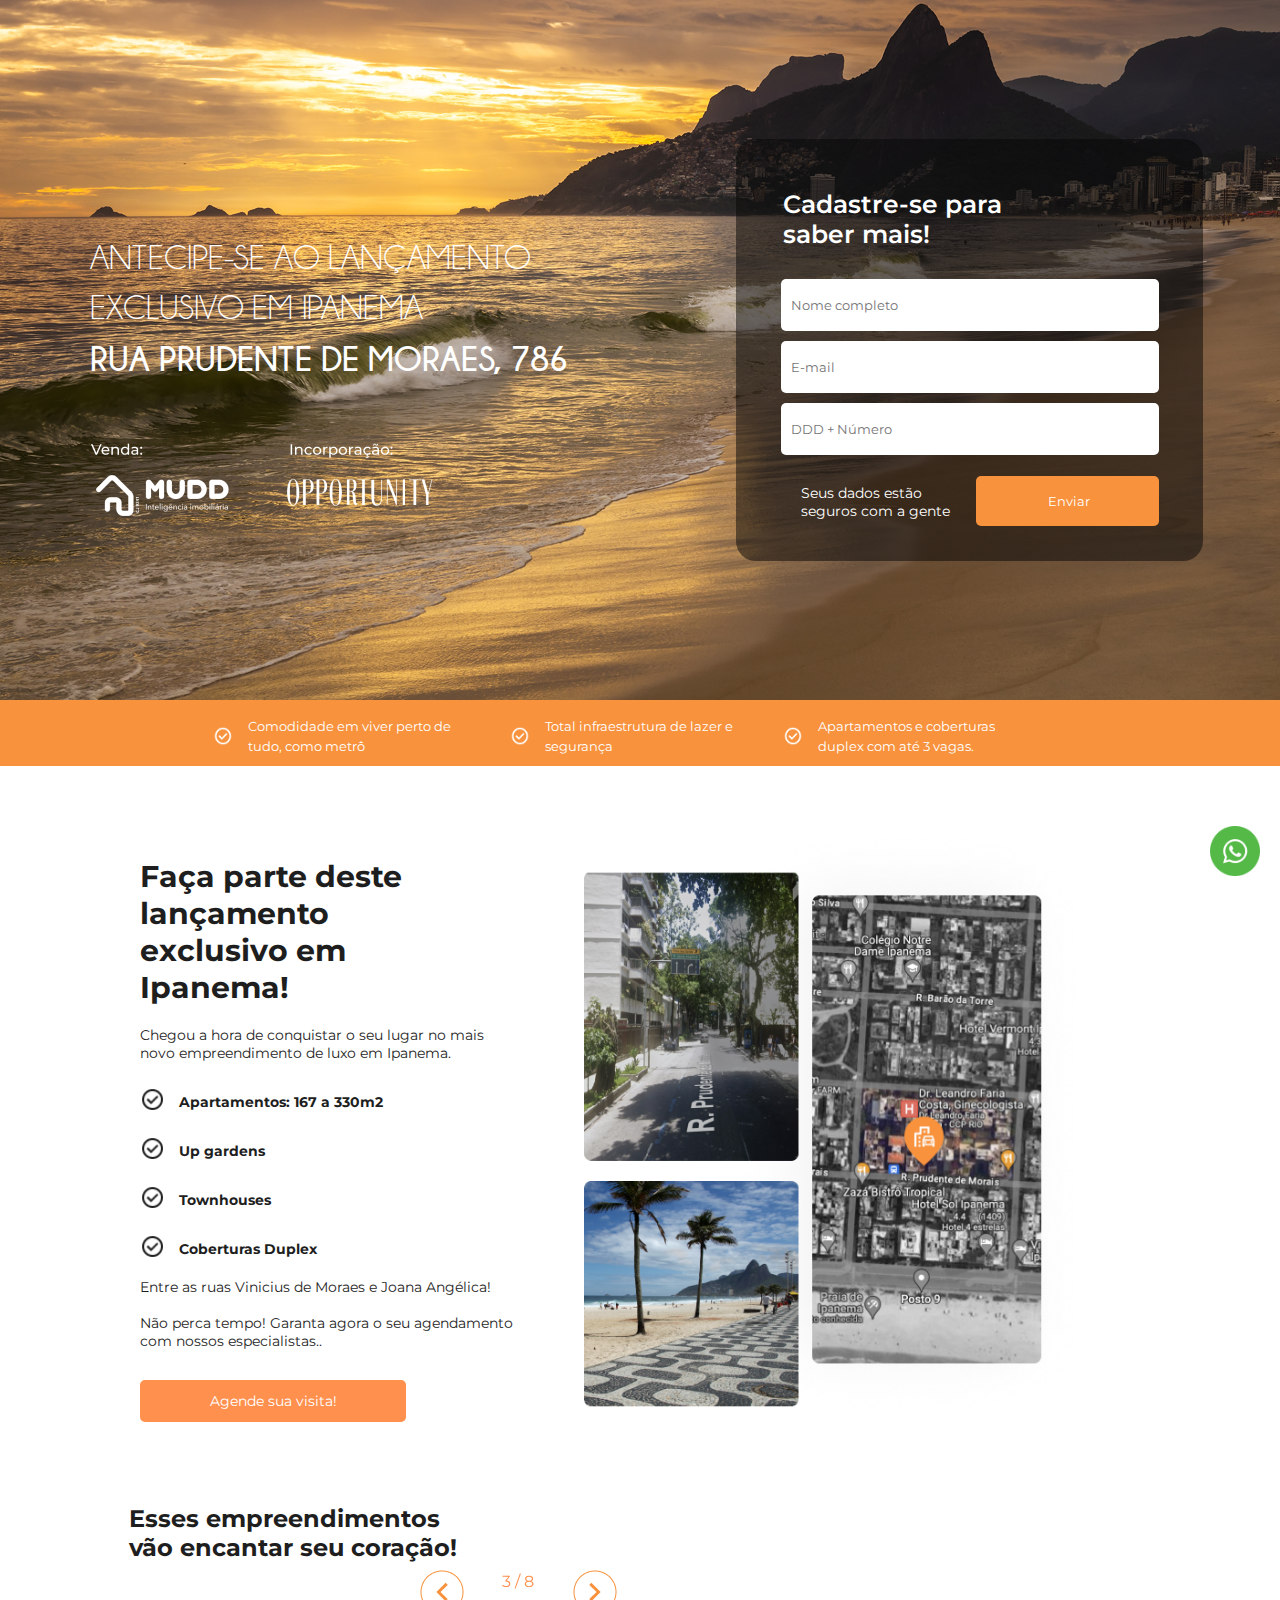
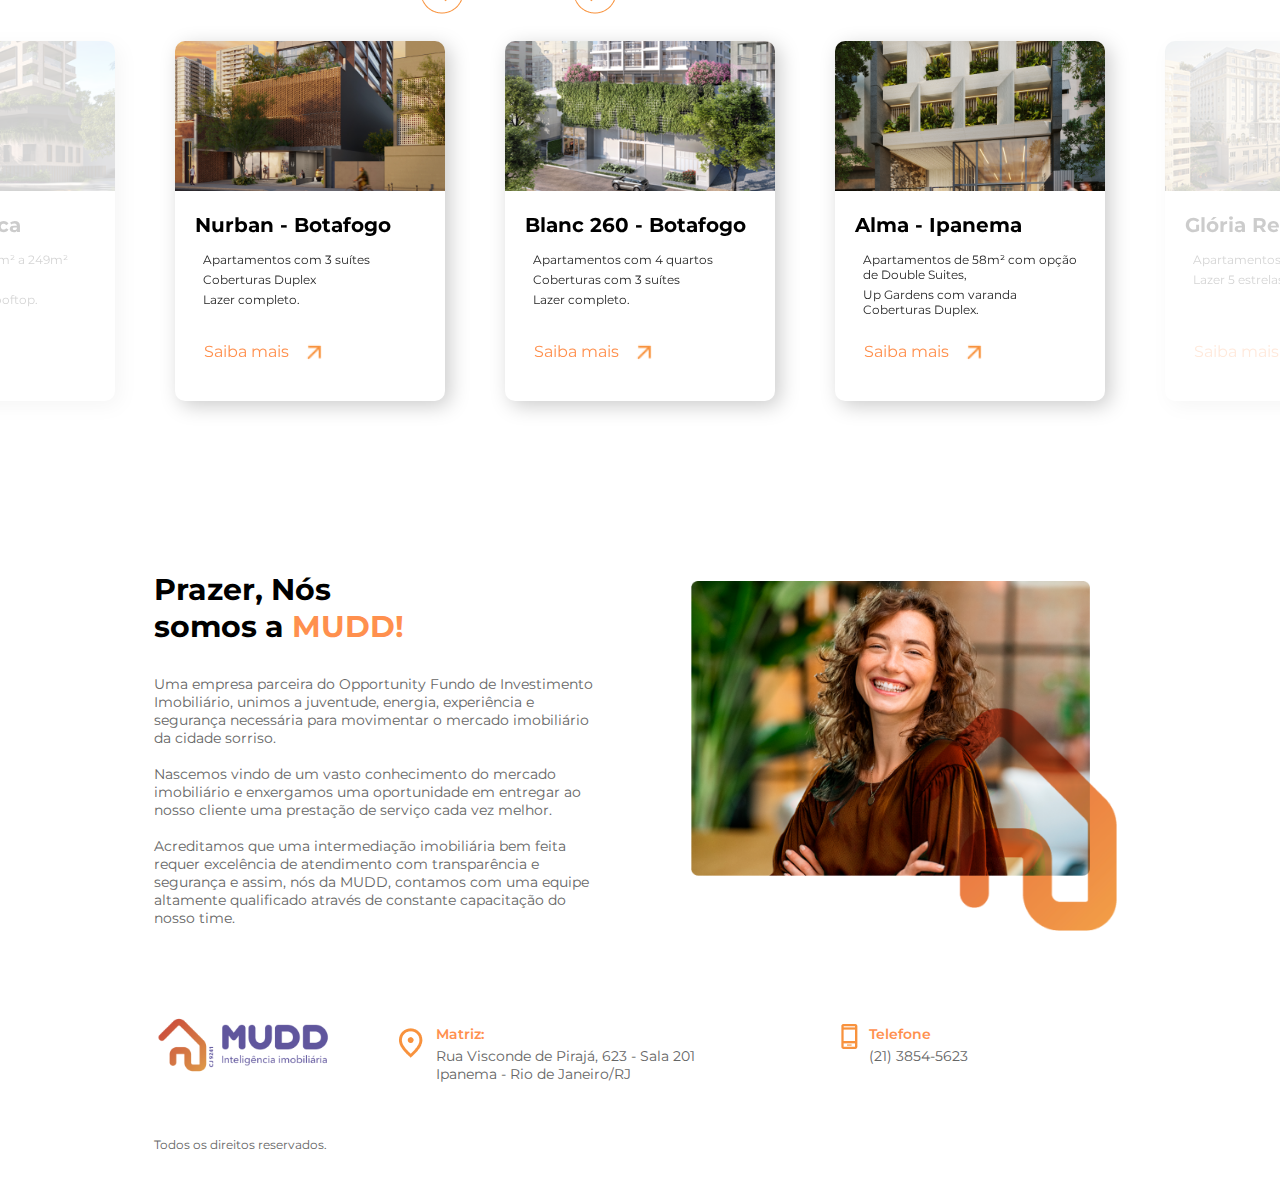
==== prudente2/index.html @ 6cf27b74 "mudd-movv-all" ====
<!DOCTYPE html>
<html lang="en">
<head>
    <!-- Google Tag Manager -->
<script>(function(w,d,s,l,i){w[l]=w[l]||[];w[l].push({'gtm.start':
    new Date().getTime(),event:'gtm.js'});var f=d.getElementsByTagName(s)[0],
    j=d.createElement(s),dl=l!='dataLayer'?'&l='+l:'';j.async=true;j.src=
    'https://www.googletagmanager.com/gtm.js?id='+i+dl;f.parentNode.insertBefore(j,f);
    })(window,document,'script','dataLayer','GTM-5WXM4HCN');</script>
    <!-- End Google Tag Manager -->
    <meta charset="UTF-8">
    <meta name="viewport" content="width=device-width, initial-scale=1.0">
    <title>Prudente</title>
    <link rel="preconnect" href="https://fonts.googleapis.com">
    <link rel="preconnect" href="https://fonts.gstatic.com" crossorigin>
    <link href="https://fonts.googleapis.com/css2?family=Montserrat:ital,wght@0,100;0,300;0,400;0,600;0,700;1,100;1,300;1,400;1,600;1,700&display=swap" rel="stylesheet">
    <link rel="stylesheet" href="css/global.css">
    <link rel="stylesheet" href="https://cdn.jsdelivr.net/npm/swiper@10/swiper-bundle.min.css" />
    <script src='https://code.jquery.com/jquery-3.4.1.min.js' integrity='sha256-CSXorXvZcTkaix6Yvo6HppcZGetbYMGWSFlBw8HfCJo=' crossorigin='anonymous'></script>
    <script src="js/global.js"></script>
    <script src="https://cdn.jsdelivr.net/npm/swiper@10/swiper-bundle.min.js"></script>

    <!-- Google tag (gtag.js) -->
    <script async src="https://www.googletagmanager.com/gtag/js?id=AW-11387401505">
    </script>
    <script>
      window.dataLayer = window.dataLayer || [];
      function gtag(){dataLayer.push(arguments);}
      gtag('js', new Date());

      gtag('config', 'AW-11387401505');
    </script>


</head>
<body>
    <!-- Google Tag Manager (noscript) -->
<noscript><iframe src="https://www.googletagmanager.com/ns.html?id=GTM-5WXM4HCN"
    height="0" width="0" style="display:none;visibility:hidden"></iframe></noscript>
    <!-- End Google Tag Manager (noscript) -->
    <section class="webdoor">
        <div class="center">
            <div class="left">
                <!-- <h1 class="titulo"><img src="images/141.png" alt=""></h1> -->
                <h3 class="subtitulo">Antecipe-se ao lançamento exclusivo em Ipanema<br>
                    <b>Rua Prudente de Moraes, 786</b></h3>
                <!-- <p class="asterisco">*financiamento direto com a taxa de 5,9%.</p> -->
                <img class="logos" src="images/logosTopo.png" alt="">
            </div>
            <div class="right">
                <div class="wrapForm" id="formulario">
                    <p class="tituloForm">Cadastre-se para<br> saber mais!</p>
                    <form id="formularioTopo" action="envia.php" method="post">
                        <input type="text" name="nome" placeholder="Nome completo">
                        <input type="email" name="email" placeholder="E-mail">
                        <input id="telefone" type="text" name="telefone" placeholder="DDD + Número">
                        <input type="hidden" id="interesse" name="interesse" value="Prudente2">
                        <p class="avisoDados">Seus dados estão seguros com a gente</p>
                        <input id="enviaForm" type="submit" value="Enviar">
                    </form>
                </div>
            </div>
        </div>
    </section>

    <div class="clear"></div>

    <section class="subBanner">
        <div class="center">
            <div class="wrapPoints">
                <div class="point">
                    <div class="innerIntegral innerPoint">
                        <img src="images/tickTopo.png" alt="tick"><p>Comodidade em viver perto de tudo, como metrô</p>
                    </div>
                </div>
                <div class="point">
                    <div class="innerIntegral innerPoint">
                        <img src="images/tickTopo.png" alt="tick"><p>Total infraestrutura de lazer e segurança</p>
                    </div>
                </div>
                <div class="point">
                    <div class="innerIntegral innerPoint">
                        <img src="images/tickTopo.png" alt="tick"><p>Apartamentos e coberturas duplex com até 3 vagas.</p>
                    </div>
                </div>

            </div>
            
        </div>
    </section>

    <div class="clear"></div>

    <section class="mosaico">
        <div class="centerMosaico">
            <div class="left">

                <div class="mobile"><img style="width:100%;" src="images/mosaico.png" alt=""></div>


                <h3>Faça parte deste lançamento exclusivo em Ipanema!</h3>

                <p class="content">Chegou a hora de conquistar o seu lugar no mais novo empreendimento de luxo em Ipanema.</p>

                    <p class="content"><img src="images/tickNovo.png" alt=""> <b>Apartamentos: 167 a 330m2</b></p>
                    <p class="content"><img src="images/tickNovo.png" alt=""> <b>Up gardens</b></p>
                    <p class="content"><img src="images/tickNovo.png" alt=""> <b>Townhouses</b></p>
                    <p class="content"><img src="images/tickNovo.png" alt=""> <b>Coberturas Duplex</b></p>

                    <p class="content">
                    Entre as ruas Vinicius de Moraes e Joana Angélica!<br><br>

                    Não perca tempo! Garanta agora o seu agendamento com nossos especialistas..</p>
                </p>

                <a href="#formulario"><div class="btn btnCta">Agende sua visita!</div></a>
            </div>
            <div class="right">
                <div class="wrapMosaico">
                    <div class="desktop"><img src="images/mosaico.png" alt=""></div>
                </div>
            </div>
        </div>
    </section>

    <div class="clear"></div>

    <section class="conheca">
        <div class="center">
            <h2>Esses empreendimentos vão encantar seu coração!</h2>
            <div class="wrapControls">
                <div class="swiper-button-prev"><img src="images/slide/setaLeft.png" alt=""></div>
                <div class="swiper-pagination"></div>
                    <div class="swiper-button-next"><img src="images/slide/setaRight.png" alt=""></div>
            </div>
        </div>
        <div class="wrapSwiper">
            <!-- Slider main container -->
            <div class="swiper">
                <!-- Additional required wrapper -->
                <div class="swiper-wrapper">
                    <!-- Slides -->

                        <div class="swiper-slide">
                            <div class="box">
                                <div class="imgTop"><img src="images/slide/ornato.png" alt=""></div>
                                <div class="innerContent">
                                    <h4>Ornato - Tijuca</h4>
                                    <div class="lineOrange"></div>
                                    <p class="ponto"><img src="images/tickSlide.png" alt="">Apartamentos de 70m² a 249m²</p>
                                    <p class="ponto"><img src="images/tickSlide.png" alt="">2, 3 e 4 quartos</p>
                                    <p class="ponto"><img src="images/tickSlide.png" alt="">Lazer completo no rooftop.</p>
                                    <a id="btnOrnato" href="#formulario"><div class="btn btnSaiba">Saiba mais<img src="images/setaSaiba.png" alt=""></div></a>
                                </div>
                            </div>
                        </div>

                        <div class="swiper-slide">
                            <div class="box">
                                <div class="imgTop"><img src="images/slide/nurban.png" alt=""></div>
                                <div class="innerContent">
                                    <h4>Nurban - Botafogo</h4>
                                    <div class="lineOrange"></div>
                                    <p class="ponto"><img src="images/tickSlide.png" alt="">Apartamentos com 3 suítes</p>
                                    <p class="ponto"><img src="images/tickSlide.png" alt="">Coberturas Duplex</p>
                                    <p class="ponto"><img src="images/tickSlide.png" alt="">Lazer completo.</p>
                                    <a id="btnNurban" href="#formulario"><div class="btn btnSaiba">Saiba mais<img src="images/setaSaiba.png" alt=""></div></a>
                                </div>
                            </div>
                        </div>

                        <div class="swiper-slide">
                            <div class="box">
                                <div class="imgTop"><img src="images/slide/blanc.png" alt=""></div>
                                <div class="innerContent">
                                    <h4>Blanc 260 - Botafogo</h4>
                                    <div class="lineOrange"></div>
                                    <p class="ponto"><img src="images/tickSlide.png" alt="">Apartamentos com 4 quartos</p>
                                    <p class="ponto"><img src="images/tickSlide.png" alt="">Coberturas com 3 suítes</p>
                                    <p class="ponto"><img src="images/tickSlide.png" alt="">Lazer completo.</p>
                                    <a id="btnBlanc" href="#formulario"><div class="btn btnSaiba">Saiba mais<img src="images/setaSaiba.png" alt=""></div></a>
                                </div>
                            </div>
                        </div>

                        <div class="swiper-slide">
                            <div class="box">
                                <div class="imgTop"><img src="images/slide/alma.png" alt=""></div>
                                <div class="innerContent">
                                    <h4>Alma - Ipanema</h4>
                                    <div class="lineOrange"></div>
                                    <p class="ponto"><img src="images/tickSlide.png" alt="">Apartamentos de 58m² com opção de Double Suites,</p>
                                    <p class="ponto"><img src="images/tickSlide.png" alt="">Up Gardens com varanda Coberturas Duplex.</p>
                                    <a id="btnAlma" href="#formulario"><div class="btn btnSaiba">Saiba mais<img src="images/setaSaiba.png" alt=""></div></a>
                                </div>
                            </div>
                        </div>

                        <div class="swiper-slide">
                            <div class="box">
                                <div class="imgTop"><img src="images/slide/gloria.png" alt=""></div>
                                <div class="innerContent">
                                    <h4>Glória Residencial</h4>
                                    <div class="lineOrange"></div>
                                    <p class="ponto"><img src="images/tickSlide.png" alt="">Apartamentos de até 4 suítes</p>
                                    <p class="ponto"><img src="images/tickSlide.png" alt="">Lazer 5 estrelas no rooftop.</p>
                                    <a id="btnGloria" href="#formulario"><div class="btn btnSaiba">Saiba mais<img src="images/setaSaiba.png" alt=""></div></a>
                                </div>
                            </div>
                        </div>

                        <div class="swiper-slide">
                            <div class="box">
                                <div class="imgTop"><img src="images/slide/tie.png" alt=""></div>
                                <div class="innerContent">
                                    <h4>Tiê Residencial</h4>
                                    <div class="lineOrange"></div>
                                    <p class="ponto"><img src="images/tickSlide.png" alt="">Apartamentos com 2, 3 e 4 quartos.</p>
                                    <p class="ponto"><img src="images/tickSlide.png" alt="">Lazer completo</p>
                                    <p class="ponto"><img src="images/tickSlide.png" alt="">Comodidade de um condomínio clube.</p>
                                    <a id="btnTie" href="#formulario"><div class="btn btnSaiba">Saiba mais<img src="images/setaSaiba.png" alt=""></div></a>
                                </div>
                            </div>
                        </div>

                        <div class="swiper-slide">
                            <div class="box">
                                <div class="imgTop"><img src="images/slide/all.png" alt=""></div>
                                <div class="innerContent">
                                    <h4>All Jardim Oceânico</h4>
                                    <div class="lineOrange"></div>
                                    <p class="ponto"><img src="images/tickSlide.png" alt="">Apartamentos de 2 e 3 quartos</p>
                                    <p class="ponto"><img src="images/tickSlide.png" alt="">Coberturas Duplex</p>
                                    <p class="ponto"><img src="images/tickSlide.png" alt="">3.400m² de lazer para todos.</p>
                                    <a id="btnAll" href="#formulario"><div class="btn btnSaiba">Saiba mais<img src="images/setaSaiba.png" alt=""></div></a>
                                </div>
                            </div>
                        </div>

                        <div class="swiper-slide">
                            <div class="box">
                                <div class="imgTop"><img src="images/slide/vistaIpanema.png" alt=""></div>
                                <div class="innerContent">
                                    <h4>Vista Ipanema</h4>
                                    <div class="lineOrange"></div>
                                    <p class="ponto"><img src="images/tickSlide.png" alt="">Up Gardens com 304m².</p>
                                    <p class="ponto"><img src="images/tickSlide.png" alt="">Apartamentos com 346m² e 173m²</p>
                                    <p class="ponto"><img src="images/tickSlide.png" alt="">Coberturas Duplex.</p>
                                    <a id="btnVista" href="#formulario"><div class="btn btnSaiba">Saiba mais<img src="images/setaSaiba.png" alt=""></div></a>
                                </div>
                            </div>
                        </div>

                  
                    </div>
                    <!-- Slides -->

                </div>
                <!-- <div class="swiper-button-prev"><img src="images/setaLeft.png" alt=""></div>
                <div class="swiper-button-next"><img src="images/setaRight.png" alt=""></div> -->
            </div>
        </div>
    </section>

    <div class="clear"></div>

    <section class="realizar">
        <div class="center">
            <div class="left">
                <h3>Prazer, Nós<br>somos a <span>MUDD!</span></h3>

                <img class="mobile" style="width: 80%;" src="images/prazer.png" alt="">

                <p class="content">
                    Uma empresa parceira do Opportunity Fundo de Investimento Imobiliário, unimos a juventude, energia, experiência e segurança necessária para movimentar o mercado imobiliário da cidade sorriso.<br><br>

                    Nascemos vindo de um vasto conhecimento do mercado imobiliário e enxergamos uma oportunidade em entregar ao nosso cliente uma prestação de serviço cada vez melhor.<br><br>

                    Acreditamos que uma intermediação imobiliária bem feita requer excelência de atendimento com transparência e segurança e assim, nós da MUDD, contamos com uma equipe altamente qualificado através de constante capacitação do nosso time.
                </p>
               
            </div>
            <div class="right">
                <img class="desktop" src="images/prazer.png" alt="">
            </div>
        </div>
    </section>

    <div class="clear"></div>

    <footer>
        <div class="center">
            <div class="left">
                <img class="logo" src="images/logoMudd.png" alt="">
            </div>
            <div class="right">

                <div class="unidade unidade1">
                    <div class="left">
                        <img src="images/pin.png" alt="">
                    </div>
                    <div class="right">
                        <p class="titulo">Matriz:</p>
                        <p class="content">Rua Visconde de Pirajá, 623 - Sala 201<br>Ipanema - Rio de Janeiro/RJ</p>
                    </div>
                </div>

                <div class="unidade unidade2">
                    <div class="left">
                        <img src="images/telefone.png" alt="">
                    </div>
                    <div class="right">
                        <p class="titulo">Telefone</p>
                        <p class="content">(21) 3854-5623</p>
                    </div>
                </div>
            </div>

            <div class="direitos"><p>Todos os direitos reservados.</p></div>
        </div>
    </footer>

   
    <div class="wrapWhatsapp"><a href="https://wa.me/552138545623" target="_blank"><img class="whatsapp" src="images/whatsapp.png" alt=""></a></div>

<!-- slide  -->
<style>
    .swiper-button-prev:after, .swiper-rtl .swiper-button-next:after {
        position: relative;
        content: '';
        z-index: 99999999999;
    }
    .swiper-button-next:after, .swiper-rtl .swiper-button-prev:after {
        position: relative;
        content: '';
        z-index: 99999999999;
    }
</style>

<script>
    const swiper = new Swiper('.swiper', {
        slidesPerView: 4,
        direction: 'horizontal',
        spaceBetween: 30,
        loop: true,
        centeredSlides: true,
        // autoplay: {
        //     delay: 3500,
        //     disableOnInteraction: false,
        // },
        breakpoints: {
            100: {
                slidesPerView: 1,
                spaceBetween: 20,
            },
            768: {
                slidesPerView: 4,
                spaceBetween: 40,
            },
        },
        initialSlide: 2,
        navigation: {
            nextEl: '.swiper-button-next',
            prevEl: '.swiper-button-prev',
        },
        pagination: {
            el: ".swiper-pagination",
            type: "fraction",
          },
        // pagination: {
        //     el: '.swiper-pagination',
        // },
        // scrollbar: {
        //     el: '.swiper-scrollbar',
        // },
    });
</script>
<!-- slide  -->

<!-- dispara formulário -->
<script>
    const formPluga = document.querySelector("#formularioTopo");
    const campos = document.querySelectorAll("input");
    for (let campo of campos) {
        campo.setAttribute("required", "required");
    }
    formPluga.setAttribute("action", "https://hooks.pluga.co/v1/webhooks/MzkxOTQ4NTE4NTUzMTYyNzIzMlQxNjk4NDMzODQx");

    // Adiciona um evento de submit ao formulário
    formPluga.addEventListener("submit", async (e) => {
      // Evita que o formulário seja enviado normalmente
      e.preventDefault();

      data = new Date().toLocaleString();

      // Obtém os dados do formulário
      const dados = {
        data: data,
        nome: formPluga.querySelector("input[name='nome']").value,
        email: formPluga.querySelector("input[name='email']").value,
        telefone: formPluga.querySelector("input[name='telefone']").value,
        interesse: formPluga.querySelector("input[name='interesse']").value,
      };

      // Converte os dados em um objeto JSON
      const json = JSON.stringify(dados);

      // Dispara a requisição fetch
      const response = fetch(formPluga.action, {
        method: "POST",
        headers: {
          "Content-Type": "application/json",
        },
        body: json,
      });

      // Verifica o status da requisição
      if (response.status === 200) {
        // Formulário enviado com sucesso
        alert("Formulário enviado com sucesso!");
      } else {
        // Erro ao enviar o formulário
        alert("Formulário enviado com sucesso!");
      }
    });
</script>
<!-- dispara formulário -->
</body>
</html>
---- prudente2/css/global.css ----
@font-face {
  font-family: crystasea;
  src: url('Crystasea.ttf');
}
@font-face {
  font-family: Champagne;
  font-weight: 400;
  src: url('Champagne&Limousines.ttf');
}
@font-face {
  font-family: Champagne;
  font-weight: 600;
  src: url('Champagne&LimousinesBold.ttf');
}
html,
body {
  display: block;
  margin: 0;
  padding: 0;
  border: 0;
  overflow-x: hidden;
  font-family: 'Montserrat', sans-serif;
  color: #656565;
  scroll-behavior: smooth;
}
.center {
  position: relative;
  margin: 0 auto;
  width: 95%;
  max-width: 1880px;
}
.clear {
  clear: both;
}
a {
  text-decoration: none;
  transition: all 0.3s;
}
a:hover {
  opacity: 0.8;
  transition: all 0.3s;
}
section.webdoor {
  position: relative;
  display: block;
  padding-top: 0;
  margin: 0;
  width: 100%;
  height: 700px;
  background: url("../images/bgTopo.png");
  background-position: bottom;
  background-size: cover;
  background-repeat: no-repeat;
  overflow: hidden;
}
@media (max-width: 600px) {
  section.webdoor {
    height: 800px;
    background: url("../images/bgTopo.png");
    background-position: bottom;
    background-size: cover;
    background-repeat: no-repeat;
  }
}
section.webdoor .left {
  position: relative;
  display: inline-block;
  width: 48%;
  height: 700px;
  vertical-align: middle;
}
@media (max-width: 600px) {
  section.webdoor .left {
    width: 100%;
    height: auto;
  }
}
section.webdoor .left h1 {
  position: relative;
  width: 250px;
  padding-top: 30px;
  left: 10%;
}
section.webdoor .left h1 img {
  float: left;
}
@media (max-width: 600px) {
  section.webdoor .left h1 img {
    float: none;
  }
}
section.webdoor .left h3 {
  position: relative;
  left: 10%;
  margin-top: 40%;
  color: #fff;
  font-size: 55px;
  font: normal normal normal 35px/35px Champagne;
  font-weight: 400;
  line-height: 50px;
  text-transform: uppercase;
  width: 550px;
}
@media (max-width: 600px) {
  section.webdoor .left h3 {
    position: relative;
    display: block;
    bottom: auto;
    top: auto;
    margin-top: auto;
    font-size: 30px;
    line-height: 35px;
    margin-top: 20px;
    width: 85%;
  }
}
section.webdoor .left .asterisco {
  position: relative;
  display: block;
  color: #fff;
  left: 10%;
  margin-top: -40px;
  font-size: 14px;
}
@media (max-width: 600px) {
  section.webdoor .left .asterisco {
    margin-top: -40px;
  }
}
section.webdoor .left .logos {
  position: relative;
  left: 10%;
  margin-top: 20px;
}
@media (max-width: 600px) {
  section.webdoor .left .logos {
    width: 80%;
    margin-top: -30px;
  }
}
section.webdoor .right {
  position: relative;
  display: inline-block;
  width: 48%;
  vertical-align: middle;
}
@media (max-width: 600px) {
  section.webdoor .right {
    width: 100%;
  }
}
section.webdoor .right .wrapForm {
  width: 80%;
  float: right;
  position: relative;
  background: rgba(5, 5, 5, 0.5);
  border-radius: 20px;
  text-align: center;
  padding-bottom: 10px;
}
@media (max-width: 600px) {
  section.webdoor .right .wrapForm {
    float: none;
    width: 100%;
  }
}
section.webdoor .right .wrapForm .tituloForm {
  color: #fff;
  font-size: 25px;
  font-weight: 600;
  text-align: left;
  margin-left: 10%;
  padding-top: 25px;
}
section.webdoor .right .wrapForm form {
  position: relative;
  width: 98%;
  margin: 20px auto;
}
section.webdoor .right .wrapForm form input {
  width: 80%;
  height: 50px;
  border-radius: 5px;
  padding-left: 10px;
  margin: 5px auto;
  border: none;
  font-family: Montserrat;
}
section.webdoor .right .wrapForm form input#enviaForm {
  position: relative;
  display: inline-block;
  margin-top: 10px;
  height: 50px;
  width: 40%;
  right: -20px;
  background: #F8923D 0% 0% no-repeat padding-box;
  color: #fff;
  border: none;
  border-radius: 5px;
  cursor: pointer;
  transition: all 0.3s;
}
section.webdoor .right .wrapForm form input#enviaForm:hover {
  opacity: 0.8;
  transition: all 0.3s;
}
section.webdoor .right .wrapForm form .avisoDados {
  position: relative;
  display: inline-block;
  width: 33%;
  top: 10px;
  color: #fff;
  text-align: left;
  font-size: 14px;
}
section.subBanner {
  position: relative;
  display: block;
  width: 100%;
  margin: 0;
  background-color: #F8923D;
  text-align: center;
  font: normal normal normal 18px/25px Montserrat;
}
@media (max-width: 600px) {
  section.subBanner {
    padding-top: 10px;
    padding-bottom: 10px;
    padding-left: 10%;
    overflow: hidden;
  }
}
section.subBanner .wrapPoints .point {
  position: relative;
  display: inline-block;
  width: 22%;
  top: -7px;
}
section.subBanner .wrapPoints .point:nth-child(2) {
  padding-left: 25px;
}
@media (max-width: 600px) {
  section.subBanner .wrapPoints .point:nth-child(2) {
    padding-left: 0;
  }
}
@media (max-width: 600px) {
  section.subBanner .wrapPoints .point {
    width: 100%;
    display: block;
  }
}
section.subBanner .wrapPoints .point .innerIntegral {
  position: relative;
  display: block;
  color: #fff;
  margin: 0 auto;
}
@media (max-width: 600px) {
  section.subBanner .wrapPoints .point .innerIntegral {
    width: 100%;
  }
}
section.subBanner .wrapPoints .point .innerIntegral img {
  position: relative;
  width: 20px;
  height: 20px;
  top: 10px;
  left: -25px;
  vertical-align: middle;
  display: inline-block;
}
section.subBanner .wrapPoints .point .innerIntegral p {
  position: relative;
  top: 10px;
  font-size: 13px;
  text-align: left;
  left: -10px;
  width: 80%;
  line-height: 20px;
  vertical-align: middle;
  display: inline-block;
}
@media (max-width: 600px) {
  section.subBanner .wrapPoints .point .innerIntegral p {
    font-size: 12px;
  }
}
section.mosaico {
  position: relative;
  display: block;
  width: 100%;
  padding-top: 50px;
  padding-bottom: 50px;
  color: #5C6C86;
  text-align: center;
}
@media (max-width: 600px) {
  section.mosaico {
    padding-top: 0;
  }
}
section.mosaico .left {
  position: relative;
  display: inline-block;
  width: 20%;
  padding-left: 20px;
  vertical-align: middle;
}
@media (max-width: 600px) {
  section.mosaico .left {
    width: 100%;
    margin: 0 auto;
    display: block;
  }
}
section.mosaico .left img {
  position: relative;
  top: 5px;
  width: 25px;
  margin-right: 10px;
}
section.mosaico .left h3 {
  color: #1E1E1E;
  font-size: 30px;
  width: 300px;
  margin-bottom: 15px;
  text-align: left;
}
@media (max-width: 600px) {
  section.mosaico .left h3 {
    width: 80%;
  }
}
section.mosaico .left .pontos {
  font-size: 18px;
  margin: 0;
}
section.mosaico .left .content {
  margin-top: 20px;
  width: 380px;
  color: #1E1E1E;
  text-align: left;
  font: normal normal normal 14px/18px Montserrat;
}
@media (max-width: 600px) {
  section.mosaico .left .content {
    width: 90%;
    line-height: 25px;
  }
}
section.mosaico .left .btnCta {
  margin-top: 30px;
  padding-top: 10px;
  padding-bottom: 10px;
  padding-left: 5px;
  padding-right: 5px;
  width: 100%;
  background-color: #ff904e;
  color: #fff;
  text-align: center;
  border-radius: 5px;
  font: normal normal normal 14px/22px Montserrat;
}
@media (max-width: 600px) {
  section.mosaico .left .btnCta {
    width: 85%;
    margin: 35px auto 0 auto;
    margin-left: 2%;
  }
}
section.mosaico .right {
  position: relative;
  display: inline-block;
  width: 50%;
  margin-left: 120px;
  vertical-align: middle;
}
@media (max-width: 600px) {
  section.mosaico .right {
    display: block;
    margin-left: 0;
    margin: 0 auto;
    width: 90%;
  }
}
section.mosaico .right img {
  width: 80%;
}
@media (max-width: 600px) {
  section.mosaico .right img {
    float: none;
    margin: 0 auto;
    width: 100%;
    margin-left: 5%;
  }
}
section.conheca {
  position: relative;
  display: block;
  text-align: center;
}
section.conheca h2 {
  color: #1E1E1E;
  text-align: left;
  width: 340px;
  margin-left: 8%;
}
@media (max-width: 600px) {
  section.conheca h2 {
    width: 100%;
    text-align: center;
    margin-left: 0;
  }
}
section.conheca .wrapControls {
  position: relative;
  display: inline-block;
  margin-top: -45px;
  right: 10%;
  width: 200px;
}
@media (max-width: 600px) {
  section.conheca .wrapControls {
    right: auto;
    diplay: block;
    width: 80%;
    margin: 30px auto 0 auto;
    float: none;
  }
}
section.conheca .wrapControls .swiper-pagination {
  position: relative;
  top: -10px;
  color: #ff904e;
}
section.conheca .wrapSwiper:before {
  content: '';
  width: 150px;
  height: 500px;
  top: 60px;
  left: 0;
  position: absolute;
  z-index: 999999;
  background: rgba(255, 255, 255, 0.8);
}
@media (max-width: 600px) {
  section.conheca .wrapSwiper:before {
    display: none;
  }
}
section.conheca .wrapSwiper:after {
  content: '';
  width: 150px;
  height: 500px;
  right: 0;
  top: 60px;
  position: absolute;
  z-index: 999999;
  background: rgba(255, 255, 255, 0.8);
}
@media (max-width: 600px) {
  section.conheca .wrapSwiper:after {
    display: none;
  }
}
section.conheca .swiper-slide {
  position: relative;
  height: 500px;
  padding-top: 40px;
}
@media (max-width: 600px) {
  section.conheca .swiper-slide {
    height: 420px;
  }
}
section.conheca .swiper-slide .box {
  position: relative;
  height: 360px;
  box-shadow: 5px 5px 20px #ccc;
  border-radius: 10px;
  text-align: left;
  overflow: hidden;
  width: 270px;
  max-width: 270px;
  margin: 0 auto;
}
section.conheca .swiper-slide .box .imgTop {
  position: relative;
  height: 160px;
  overflow: hidden;
}
section.conheca .swiper-slide .box .imgTop img {
  width: 100%;
  margin-top: 0px;
}
section.conheca .swiper-slide .box .innerContent {
  padding: 20px;
  padding-top: 0;
}
section.conheca .swiper-slide .box .innerContent h4 {
  margin-top: 12px;
  margin-bottom: 15px;
  font-size: 20px;
  color: #000;
}
section.conheca .swiper-slide .box .innerContent .ponto {
  color: #1E1E1E;
  font-size: 12px;
  margin-top: 10px;
  margin-bottom: -5px;
  margin-left: 8px;
  width: 95%;
}
section.conheca .swiper-slide .box .innerContent .ponto img {
  position: relative;
  width: 20px;
  left: -8px;
  top: 4px;
}
section.conheca .swiper-slide .box .innerContent .btn {
  position: absolute;
  margin: 30px auto;
  padding-top: 10px;
  padding-bottom: 10px;
  width: 60%;
  font-size: 16px;
  bottom: 0;
  left: -10px;
  color: #ff904e;
  text-align: center;
  border-radius: 10px;
}
section.conheca .swiper-slide .box .innerContent .btn img {
  position: absolute;
  top: 8px;
  right: 0px;
  width: 25px;
}
section.realizar {
  position: relative;
  display: block;
  padding-bottom: 70px;
}
@media (max-width: 600px) {
  section.realizar {
    padding-top: 0;
  }
}
section.realizar .left {
  position: relative;
  display: inline-block;
  width: 48%;
  vertical-align: middle;
  padding-left: 10%;
}
@media (max-width: 600px) {
  section.realizar .left {
    width: 100%;
    display: block;
  }
}
section.realizar .left h3 {
  color: #000;
  font-size: 30px;
  width: 300px;
}
@media (max-width: 600px) {
  section.realizar .left h3 {
    font-size: 25px;
  }
}
section.realizar .left h3 span {
  color: #ff904e;
}
@media (max-width: 600px) {
  section.realizar .left h3 {
    width: 80%;
  }
}
section.realizar .left .content {
  width: 450px;
  font-size: 14px;
}
section.realizar .left .content .black {
  font-weight: 600;
}
@media (max-width: 600px) {
  section.realizar .left .content {
    width: 80%;
  }
}
section.realizar .right {
  position: relative;
  display: inline-block;
  width: 35%;
  vertical-align: middle;
  left: -50px;
  margin-top: 30px;
}
@media (max-width: 600px) {
  section.realizar .right {
    left: auto;
    top: auto;
    width: 100%;
    margin: 0 auto;
    text-align: center;
  }
}
section.realizar .right img {
  width: 100%;
  float: right;
}
@media (max-width: 600px) {
  section.realizar .right img {
    width: 80%;
    float: none;
    margin: 20px auto;
  }
}
footer {
  position: relative;
  display: block;
  text-align: center;
}
footer .left {
  position: relative;
  display: inline-block;
  width: 20%;
  text-align: left;
}
footer .left .logo {
  width: 180px;
}
@media (max-width: 600px) {
  footer .left {
    width: 100%;
    text-align: left;
    left: 10%;
  }
}
footer .right {
  position: relative;
  display: inline-block;
  width: 60%;
  text-align: left;
  vertical-align: top;
}
@media (max-width: 600px) {
  footer .right {
    width: 100%;
    text-align: left;
  }
}
footer .right .unidade {
  position: relative;
  display: inline-block;
  width: 48%;
  vertical-align: top;
}
@media (max-width: 600px) {
  footer .right .unidade {
    width: 100%;
    display: block;
    left: 10%;
  }
}
footer .right .unidade.unidade1 {
  width: 60%;
}
@media (max-width: 600px) {
  footer .right .unidade.unidade1 {
    width: 100%;
  }
}
footer .right .unidade.unidade2 {
  width: 20%;
}
@media (max-width: 600px) {
  footer .right .unidade.unidade2 {
    width: 100%;
  }
}
footer .right .unidade .left {
  width: 3%;
  position: relative;
  display: inline-block;
}
@media (max-width: 600px) {
  footer .right .unidade .left {
    left: auto;
  }
}
footer .right .unidade .left img {
  position: relative;
}
footer .right .unidade .right {
  width: 80%;
  position: relative;
  display: inline-block;
  margin-left: 20px;
  font-size: 14px;
  vertical-align: middle;
}
footer .right .unidade .right .titulo {
  font-weight: 600;
  margin-bottom: -10px;
  color: #ff904e;
}
footer .direitos {
  position: relative;
  margin-top: 40px;
  font-size: 12px;
  margin-bottom: 30px;
  text-align: left;
  margin-left: 10%;
}
.wrapWhatsapp {
  position: fixed;
  right: 20px;
  bottom: 20px;
  z-index: 9999999999;
}
.wrapWhatsapp .whatsapp {
  width: 50px;
  opacity: 0.8;
  cursor: pointer;
  transition: all 0.3s;
}
.wrapWhatsapp .whatsapp:hover {
  opacity: 1;
  transition: all 0.3s;
}
.desktop {
  display: block;
}
@media (max-width: 600px) {
  .desktop {
    display: none;
  }
}
.mobile {
  display: none;
}
@media (max-width: 600px) {
  .mobile {
    display: block;
  }
}
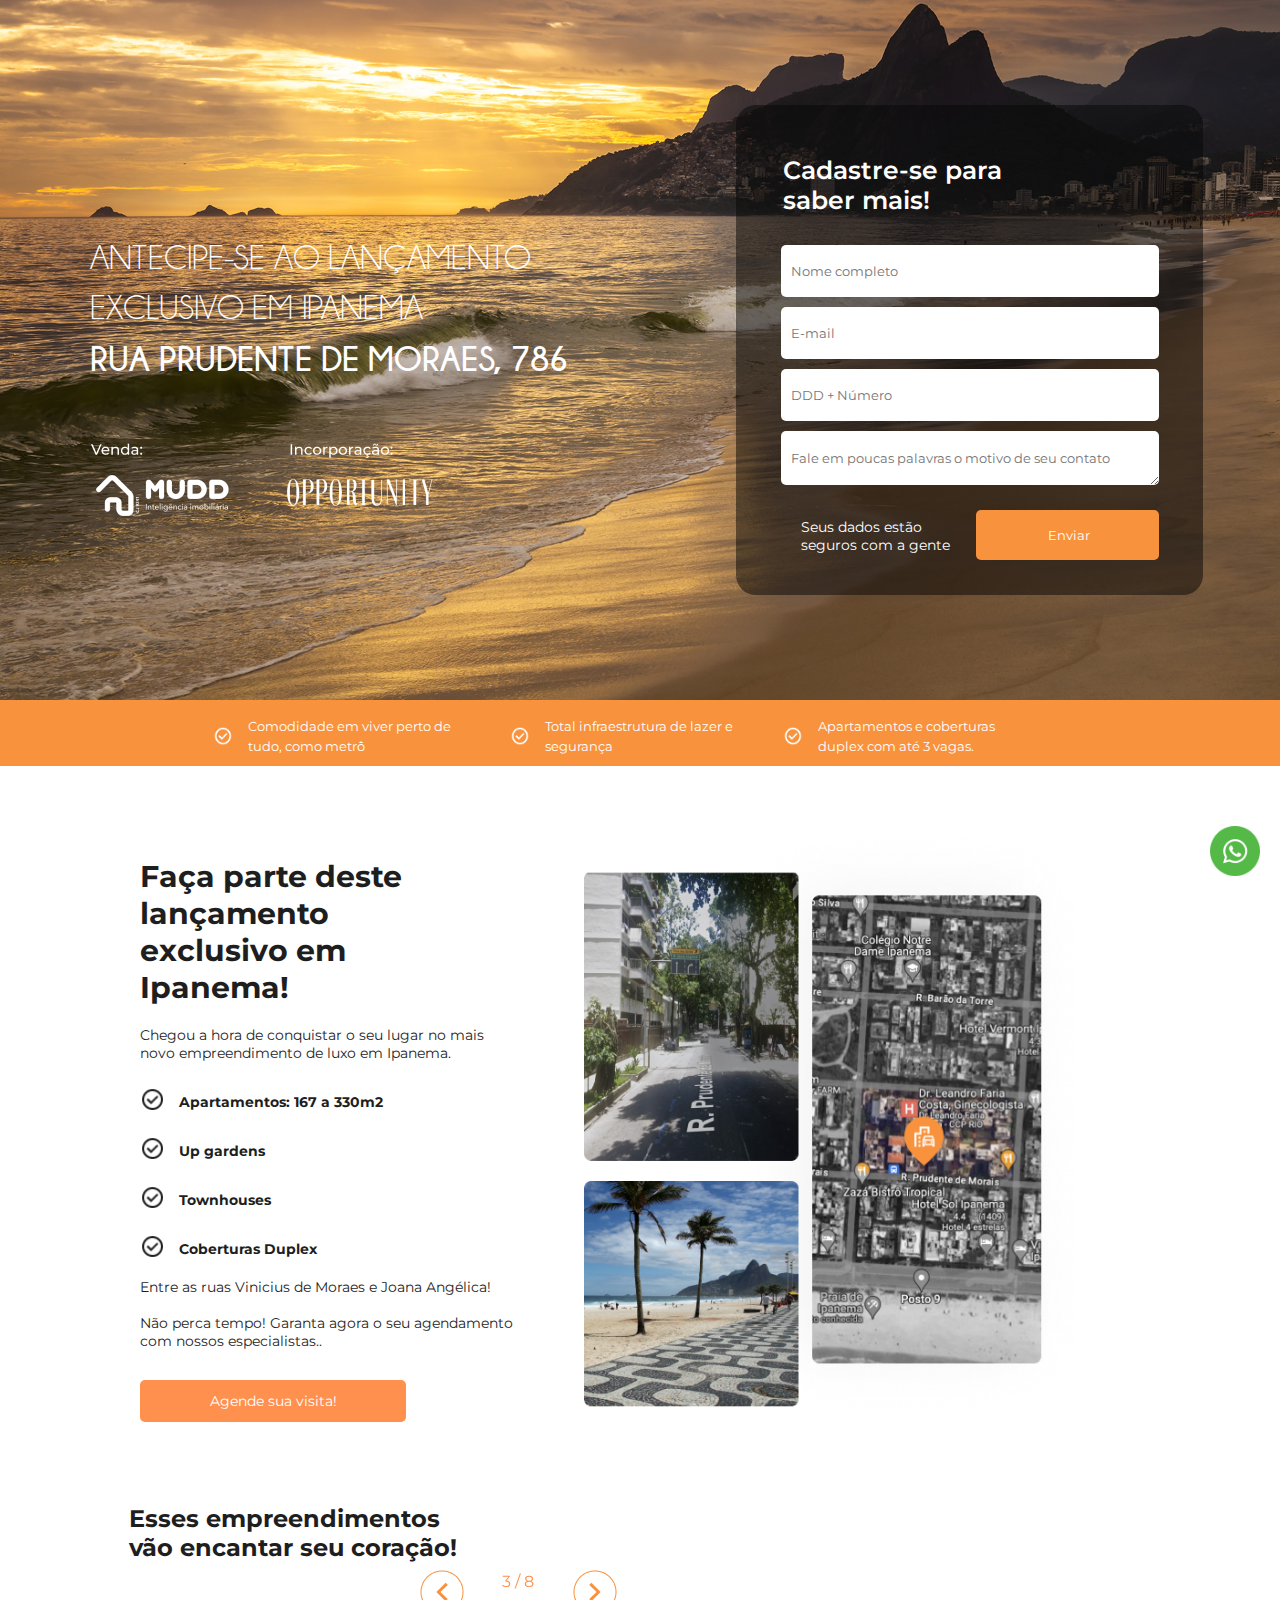
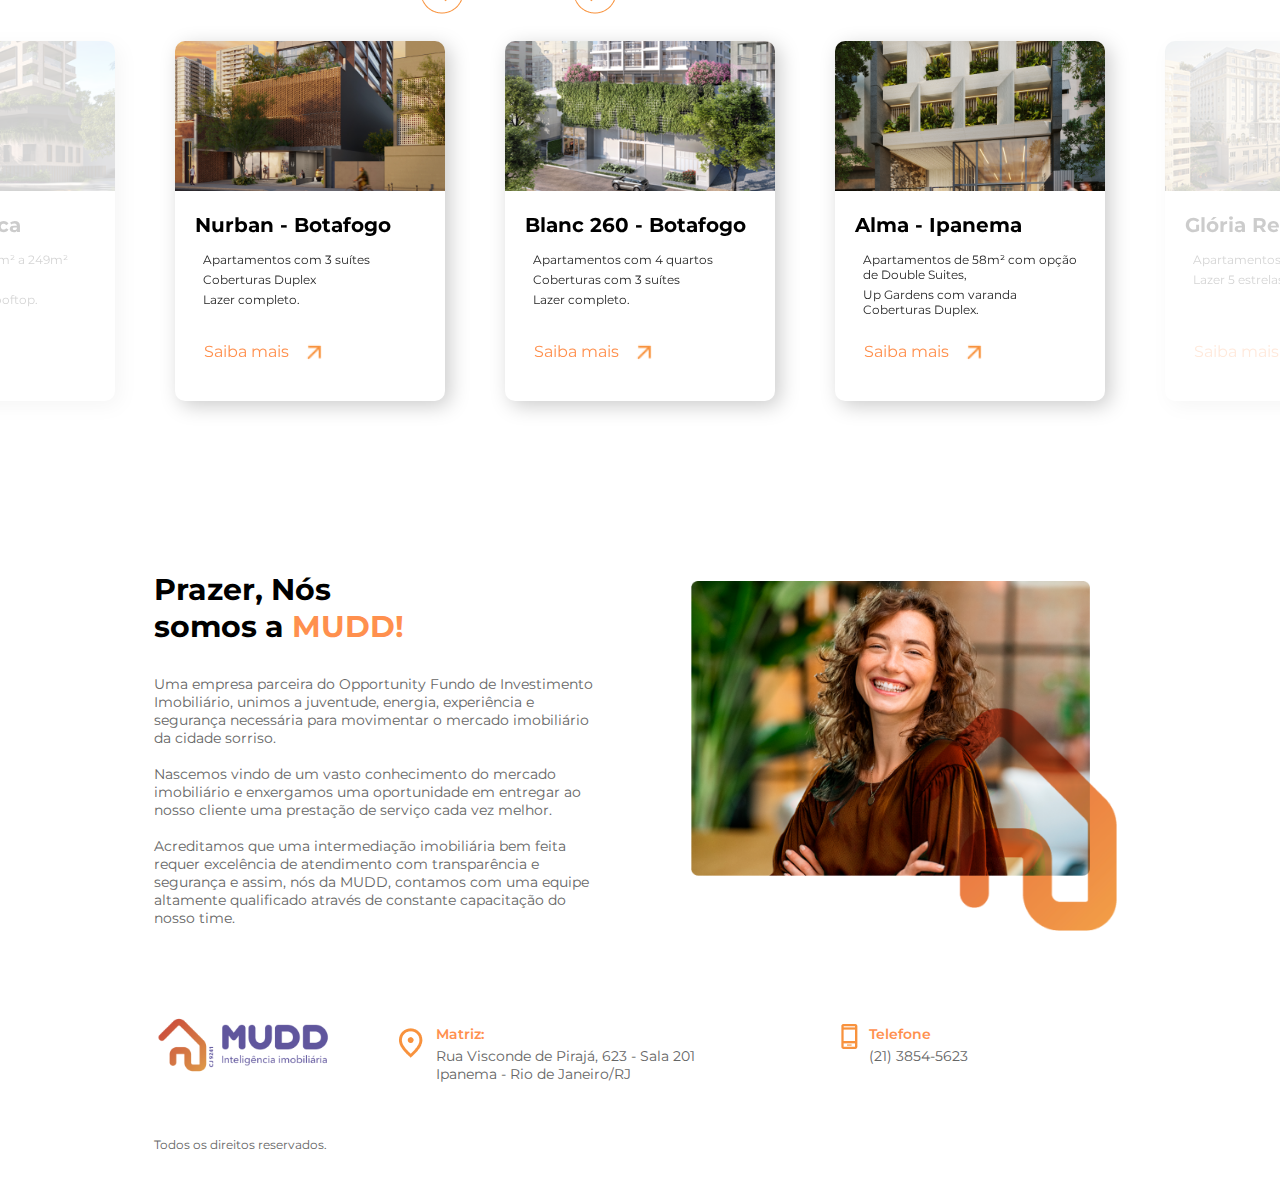
==== commit dde3d911: "include campo mensagem / include UTMs google novas" ====
--- a/prudente2/index.html
+++ b/prudente2/index.html
@@ -8,6 +8,14 @@
     'https://www.googletagmanager.com/gtm.js?id='+i+dl;f.parentNode.insertBefore(j,f);
     })(window,document,'script','dataLayer','GTM-5WXM4HCN');</script>
     <!-- End Google Tag Manager -->
+    <!-- Google Tag Manager -->
+<script>(function(w,d,s,l,i){w[l]=w[l]||[];w[l].push({'gtm.start':
+    new Date().getTime(),event:'gtm.js'});var f=d.getElementsByTagName(s)[0],
+    j=d.createElement(s),dl=l!='dataLayer'?'&l='+l:'';j.async=true;j.src=
+    'https://www.googletagmanager.com/gtm.js?id='+i+dl;f.parentNode.insertBefore(j,f);
+    })(window,document,'script','dataLayer','GTM-5C6VZHS6');</script>
+    <!-- End Google Tag Manager -->
+
     <meta charset="UTF-8">
     <meta name="viewport" content="width=device-width, initial-scale=1.0">
     <title>Prudente</title>
@@ -38,6 +46,11 @@
 <noscript><iframe src="https://www.googletagmanager.com/ns.html?id=GTM-5WXM4HCN"
     height="0" width="0" style="display:none;visibility:hidden"></iframe></noscript>
     <!-- End Google Tag Manager (noscript) -->
+    <!-- Google Tag Manager (noscript) -->
+<noscript><iframe src="https://www.googletagmanager.com/ns.html?id=GTM-5C6VZHS6"
+    height="0" width="0" style="display:none;visibility:hidden"></iframe></noscript>
+    <!-- End Google Tag Manager (noscript) -->
+    
     <section class="webdoor">
         <div class="center">
             <div class="left">
@@ -55,6 +68,7 @@
                         <input type="email" name="email" placeholder="E-mail">
                         <input id="telefone" type="text" name="telefone" placeholder="DDD + Número">
                         <input type="hidden" id="interesse" name="interesse" value="Prudente2">
+                        <textarea name="mensagem" id="mensagem" cols="30" rows="10" placeholder="Fale em poucas palavras o motivo de seu contato" required></textarea>
                         <p class="avisoDados">Seus dados estão seguros com a gente</p>
                         <input id="enviaForm" type="submit" value="Enviar">
                     </form>
@@ -400,6 +414,7 @@
         email: formPluga.querySelector("input[name='email']").value,
         telefone: formPluga.querySelector("input[name='telefone']").value,
         interesse: formPluga.querySelector("input[name='interesse']").value,
+        mensagem: formPluga.querySelector("textarea[name='mensagem']").value,
       };
 
       // Converte os dados em um objeto JSON
@@ -418,9 +433,11 @@
       if (response.status === 200) {
         // Formulário enviado com sucesso
         alert("Formulário enviado com sucesso!");
+        formPluga.reset();
       } else {
         // Erro ao enviar o formulário
         alert("Formulário enviado com sucesso!");
+        formPluga.reset();
       }
     });
 </script>
--- a/prudente2/css/global.css
+++ b/prudente2/css/global.css
@@ -203,6 +203,16 @@
 section.webdoor .right .wrapForm form input#enviaForm:hover {
   opacity: 0.8;
   transition: all 0.3s;
+}
+section.webdoor .right .wrapForm form textarea {
+  width: 80%;
+  height: 50px;
+  line-height: 50px;
+  border-radius: 5px;
+  padding-left: 10px;
+  margin: 5px auto;
+  border: none;
+  font-family: Montserrat;
 }
 section.webdoor .right .wrapForm form .avisoDados {
   position: relative;
